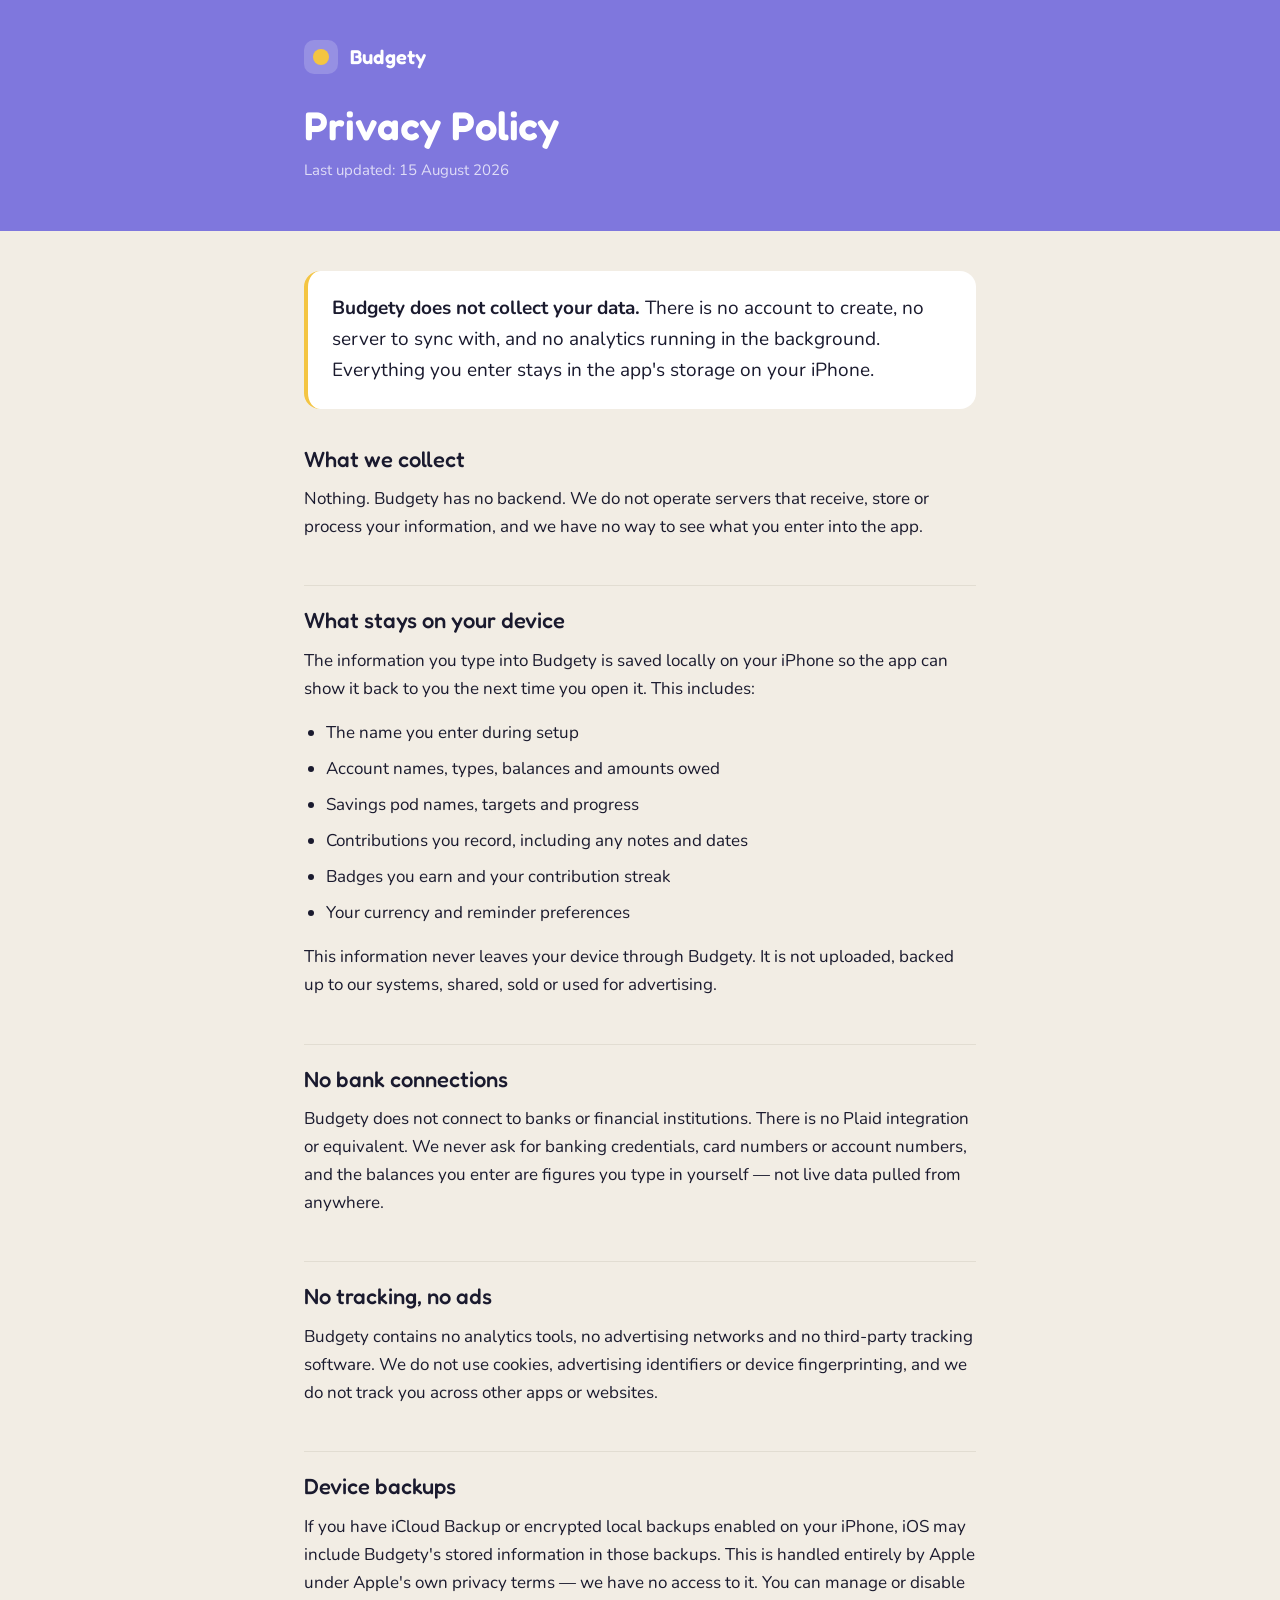
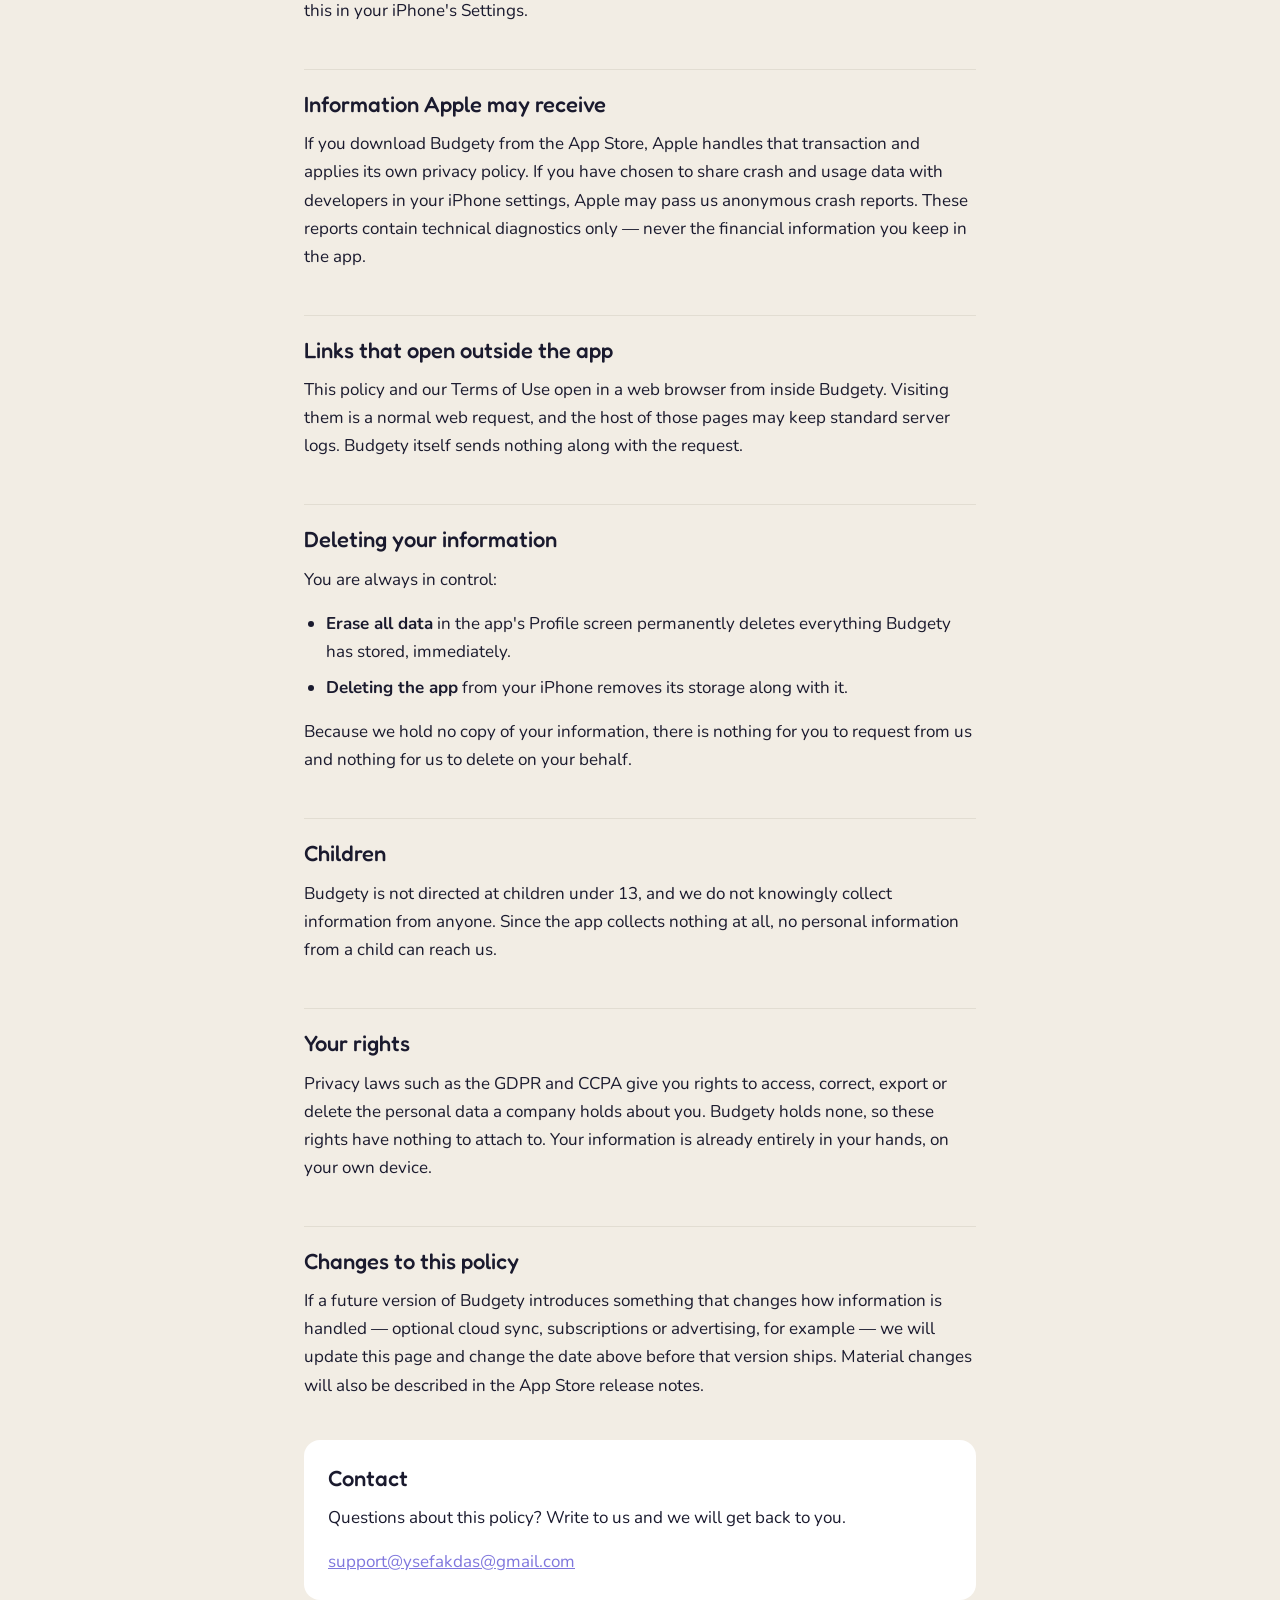
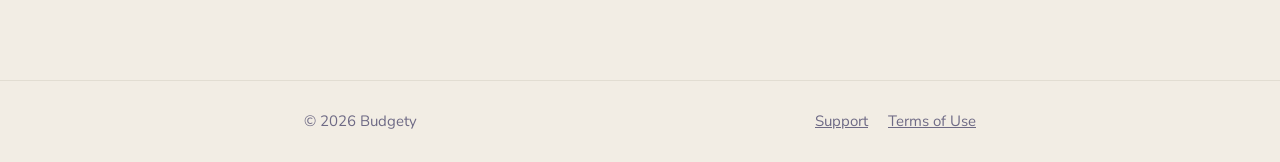
==== privacy.html @ 2adba8de "Add files via upload" ====
<!DOCTYPE html>
<html lang="en">
<head>
<meta charset="utf-8">
<meta name="viewport" content="width=device-width, initial-scale=1">
<title>Privacy Policy — Budgety</title>
<meta name="description" content="Budgety stores everything on your device. No accounts, no tracking, no data sent to us.">
<link rel="preconnect" href="https://fonts.googleapis.com">
<link rel="preconnect" href="https://fonts.gstatic.com" crossorigin>
<link href="https://fonts.googleapis.com/css2?family=Fredoka:wght@500;600&family=Nunito:wght@400;700&display=swap" rel="stylesheet">
<link rel="stylesheet" href="style.css">
</head>
<body>

<header>
  <div class="wrap">
    <div class="brand">
      <div class="coin"><span></span></div>
      <a href="index.html">Budgety</a>
    </div>
    <h1>Privacy Policy</h1>
    <!-- TODO: replace with your real launch date -->
    <p class="updated">Last updated: 15 August 2026</p>
  </div>
</header>

<div class="wrap">

  <div class="lead">
    <p><strong>Budgety does not collect your data.</strong> There is no account to create, no server to sync with, and no analytics running in the background. Everything you enter stays in the app's storage on your iPhone.</p>
  </div>

  <h2>What we collect</h2>
  <p>Nothing. Budgety has no backend. We do not operate servers that receive, store or process your information, and we have no way to see what you enter into the app.</p>

  <h2>What stays on your device</h2>
  <p>The information you type into Budgety is saved locally on your iPhone so the app can show it back to you the next time you open it. This includes:</p>
  <ul>
    <li>The name you enter during setup</li>
    <li>Account names, types, balances and amounts owed</li>
    <li>Savings pod names, targets and progress</li>
    <li>Contributions you record, including any notes and dates</li>
    <li>Badges you earn and your contribution streak</li>
    <li>Your currency and reminder preferences</li>
  </ul>
  <p>This information never leaves your device through Budgety. It is not uploaded, backed up to our systems, shared, sold or used for advertising.</p>

  <h2>No bank connections</h2>
  <p>Budgety does not connect to banks or financial institutions. There is no Plaid integration or equivalent. We never ask for banking credentials, card numbers or account numbers, and the balances you enter are figures you type in yourself — not live data pulled from anywhere.</p>

  <h2>No tracking, no ads</h2>
  <p>Budgety contains no analytics tools, no advertising networks and no third-party tracking software. We do not use cookies, advertising identifiers or device fingerprinting, and we do not track you across other apps or websites.</p>

  <h2>Device backups</h2>
  <p>If you have iCloud Backup or encrypted local backups enabled on your iPhone, iOS may include Budgety's stored information in those backups. This is handled entirely by Apple under Apple's own privacy terms — we have no access to it. You can manage or disable this in your iPhone's Settings.</p>

  <h2>Information Apple may receive</h2>
  <p>If you download Budgety from the App Store, Apple handles that transaction and applies its own privacy policy. If you have chosen to share crash and usage data with developers in your iPhone settings, Apple may pass us anonymous crash reports. These reports contain technical diagnostics only — never the financial information you keep in the app.</p>

  <h2>Links that open outside the app</h2>
  <p>This policy and our Terms of Use open in a web browser from inside Budgety. Visiting them is a normal web request, and the host of those pages may keep standard server logs. Budgety itself sends nothing along with the request.</p>

  <h2>Deleting your information</h2>
  <p>You are always in control:</p>
  <ul>
    <li><strong>Erase all data</strong> in the app's Profile screen permanently deletes everything Budgety has stored, immediately.</li>
    <li><strong>Deleting the app</strong> from your iPhone removes its storage along with it.</li>
  </ul>
  <p>Because we hold no copy of your information, there is nothing for you to request from us and nothing for us to delete on your behalf.</p>

  <h2>Children</h2>
  <p>Budgety is not directed at children under 13, and we do not knowingly collect information from anyone. Since the app collects nothing at all, no personal information from a child can reach us.</p>

  <h2>Your rights</h2>
  <p>Privacy laws such as the GDPR and CCPA give you rights to access, correct, export or delete the personal data a company holds about you. Budgety holds none, so these rights have nothing to attach to. Your information is already entirely in your hands, on your own device.</p>

  <h2>Changes to this policy</h2>
  <p>If a future version of Budgety introduces something that changes how information is handled — optional cloud sync, subscriptions or advertising, for example — we will update this page and change the date above before that version ships. Material changes will also be described in the App Store release notes.</p>

  <div class="contact">
    <h2 style="margin-top:0;border-top:none;padding-top:0;">Contact</h2>
    <p>Questions about this policy? Write to us and we will get back to you.</p>
    <!-- TODO: replace with your real support email address -->
    <p><a href="mailto:support@ysefakdas@gmail.com">support@ysefakdas@gmail.com</a></p>
  </div>

</div>

<footer>
  <div class="wrap">
    <span>© 2026 Budgety</span>
    <span class="spacer"></span>
    <a href="index.html">Support</a>
    <a href="terms.html">Terms of Use</a>
  </div>
</footer>

</body>
</html>
---- style.css ----
/* Budgety — shared styles for privacy, terms and support pages */

:root {
  --purple: #7F77DD;
  --purple-light: #EEEDFE;
  --cream: #F2EDE4;
  --dark: #1A1A2E;
  --gray: #6E6A85;
  --gold: #F4C542;
  --card: #FFFFFF;
  --line: #E2DDD2;
}

* { box-sizing: border-box; }

html { -webkit-text-size-adjust: 100%; }

body {
  margin: 0;
  background: var(--cream);
  color: var(--dark);
  font-family: 'Nunito', -apple-system, BlinkMacSystemFont, 'Segoe UI', sans-serif;
  font-size: 17px;
  line-height: 1.65;
}

.wrap {
  max-width: 720px;
  margin: 0 auto;
  padding: 0 24px 80px;
}

/* ── Masthead ─────────────────────────────────────────────── */
header {
  background: var(--purple);
  color: #fff;
  padding: 40px 0 48px;
  margin-bottom: 40px;
}

header .wrap { padding-bottom: 0; }

.brand {
  display: flex;
  align-items: center;
  gap: 12px;
  margin-bottom: 28px;
}

.coin {
  width: 34px;
  height: 34px;
  border-radius: 10px;
  background: rgba(255, 255, 255, 0.18);
  display: flex;
  align-items: center;
  justify-content: center;
}

.coin span {
  width: 16px;
  height: 16px;
  border-radius: 50%;
  background: var(--gold);
  display: block;
}

.brand a {
  font-family: 'Fredoka', sans-serif;
  font-weight: 600;
  font-size: 20px;
  color: #fff;
  text-decoration: none;
  letter-spacing: 0.2px;
}

header h1 {
  font-family: 'Fredoka', sans-serif;
  font-weight: 600;
  font-size: 40px;
  line-height: 1.15;
  margin: 0 0 10px;
}

header .updated {
  margin: 0;
  font-size: 15px;
  color: rgba(255, 255, 255, 0.75);
}

/* ── Body copy ────────────────────────────────────────────── */
h2 {
  font-family: 'Fredoka', sans-serif;
  font-weight: 500;
  font-size: 22px;
  line-height: 1.3;
  margin: 44px 0 12px;
  padding-top: 20px;
  border-top: 1px solid var(--line);
}

h2:first-of-type { border-top: none; padding-top: 0; margin-top: 0; }

p { margin: 0 0 16px; }

ul { margin: 0 0 16px; padding-left: 22px; }

li { margin-bottom: 8px; }

strong { font-weight: 700; }

a { color: var(--purple); }

.lead {
  font-size: 19px;
  background: var(--card);
  border-radius: 16px;
  padding: 22px 24px;
  margin-bottom: 36px;
  border-left: 4px solid var(--gold);
}

.lead p:last-child { margin-bottom: 0; }

.note {
  background: var(--purple-light);
  border-radius: 12px;
  padding: 16px 20px;
  font-size: 16px;
  margin: 24px 0;
}

.note p:last-child { margin-bottom: 0; }

/* ── Contact block ────────────────────────────────────────── */
.contact {
  background: var(--card);
  border-radius: 16px;
  padding: 24px;
  margin-top: 40px;
}

.contact p:last-child { margin-bottom: 0; }

/* ── Footer ───────────────────────────────────────────────── */
footer {
  border-top: 1px solid var(--line);
  padding: 28px 0;
  font-size: 15px;
  color: var(--gray);
}

footer .wrap {
  padding-bottom: 0;
  display: flex;
  flex-wrap: wrap;
  gap: 8px 20px;
  align-items: center;
}

footer a { color: var(--gray); }

footer .spacer { flex: 1; }

/* ── Support page cards ───────────────────────────────────── */
.cards {
  display: grid;
  grid-template-columns: 1fr 1fr;
  gap: 16px;
  margin: 32px 0;
}

.card {
  background: var(--card);
  border-radius: 16px;
  padding: 22px;
}

.card h3 {
  font-family: 'Fredoka', sans-serif;
  font-weight: 500;
  font-size: 18px;
  margin: 0 0 8px;
}

.card p { font-size: 16px; margin: 0; color: var(--gray); }

@media (max-width: 620px) {
  header h1 { font-size: 31px; }
  .cards { grid-template-columns: 1fr; }
  body { font-size: 16px; }
}

@media (prefers-reduced-motion: reduce) {
  * { animation: none !important; transition: none !important; }
}
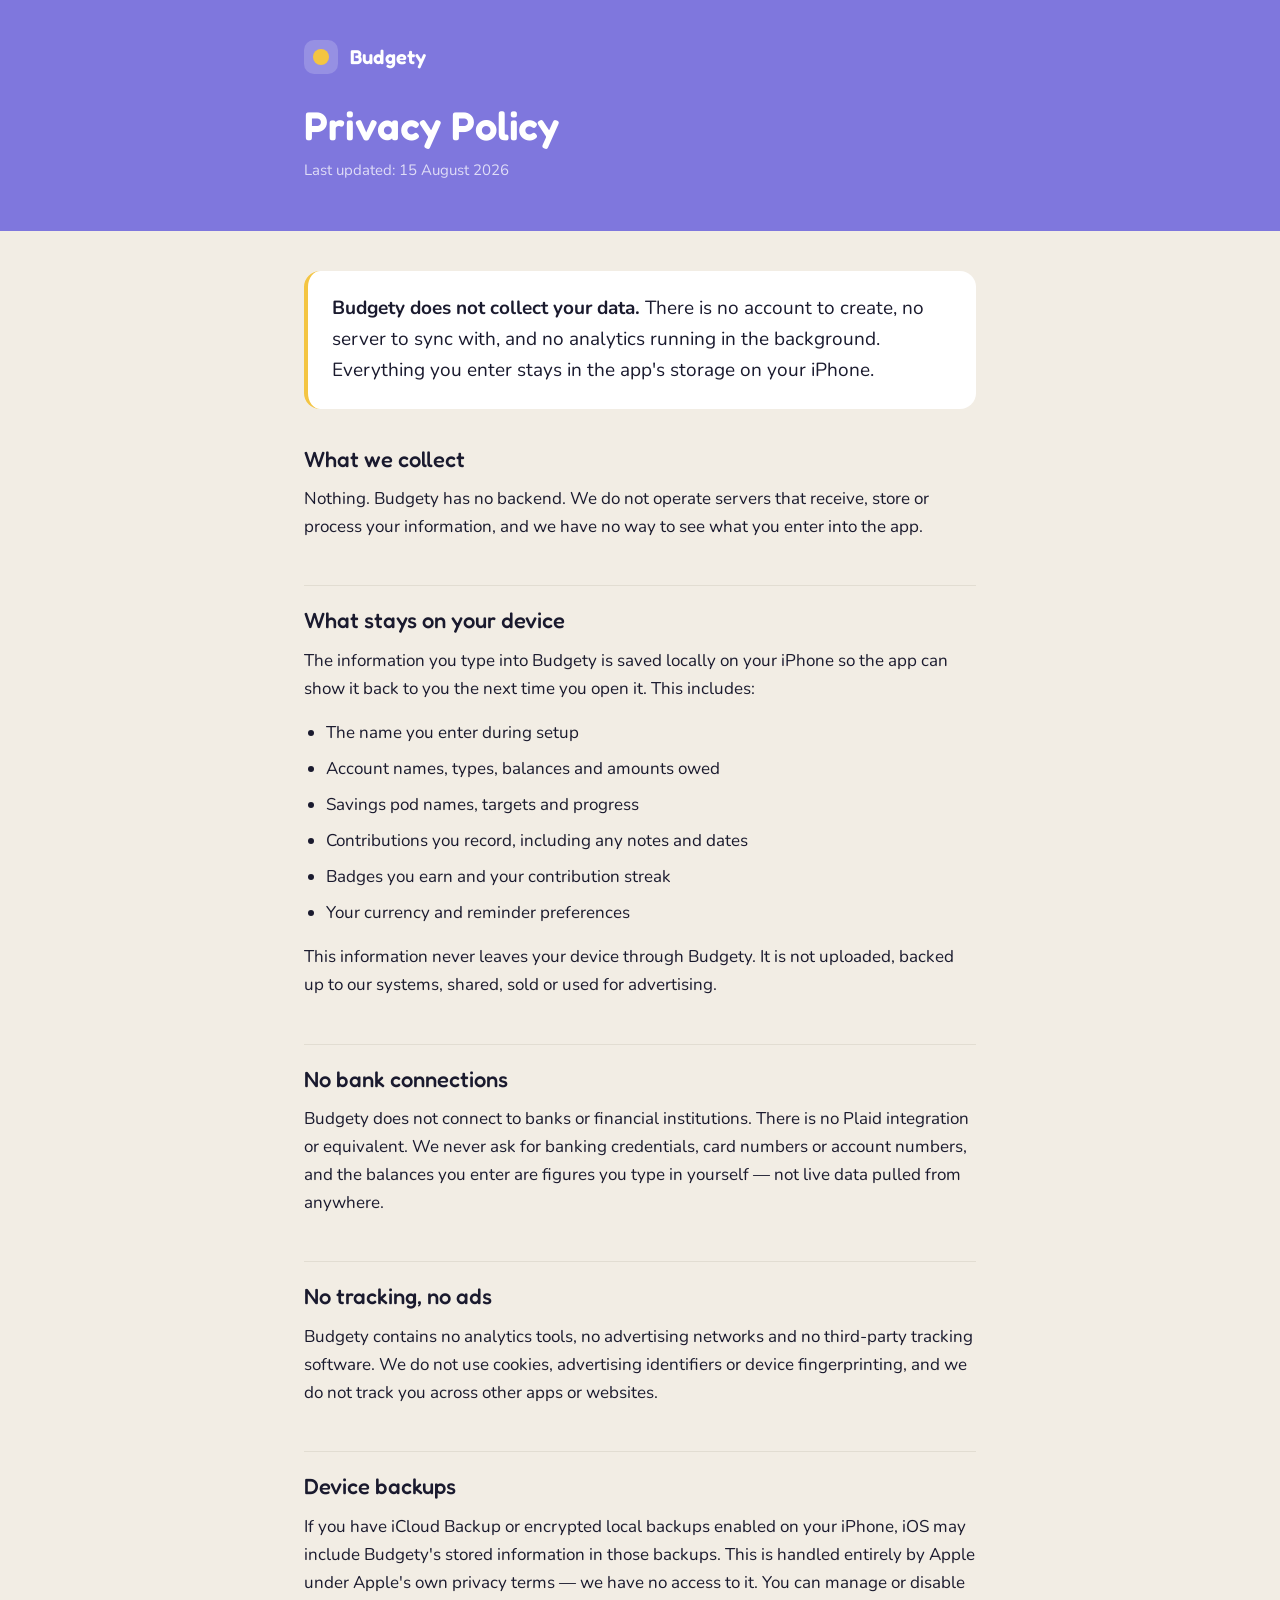
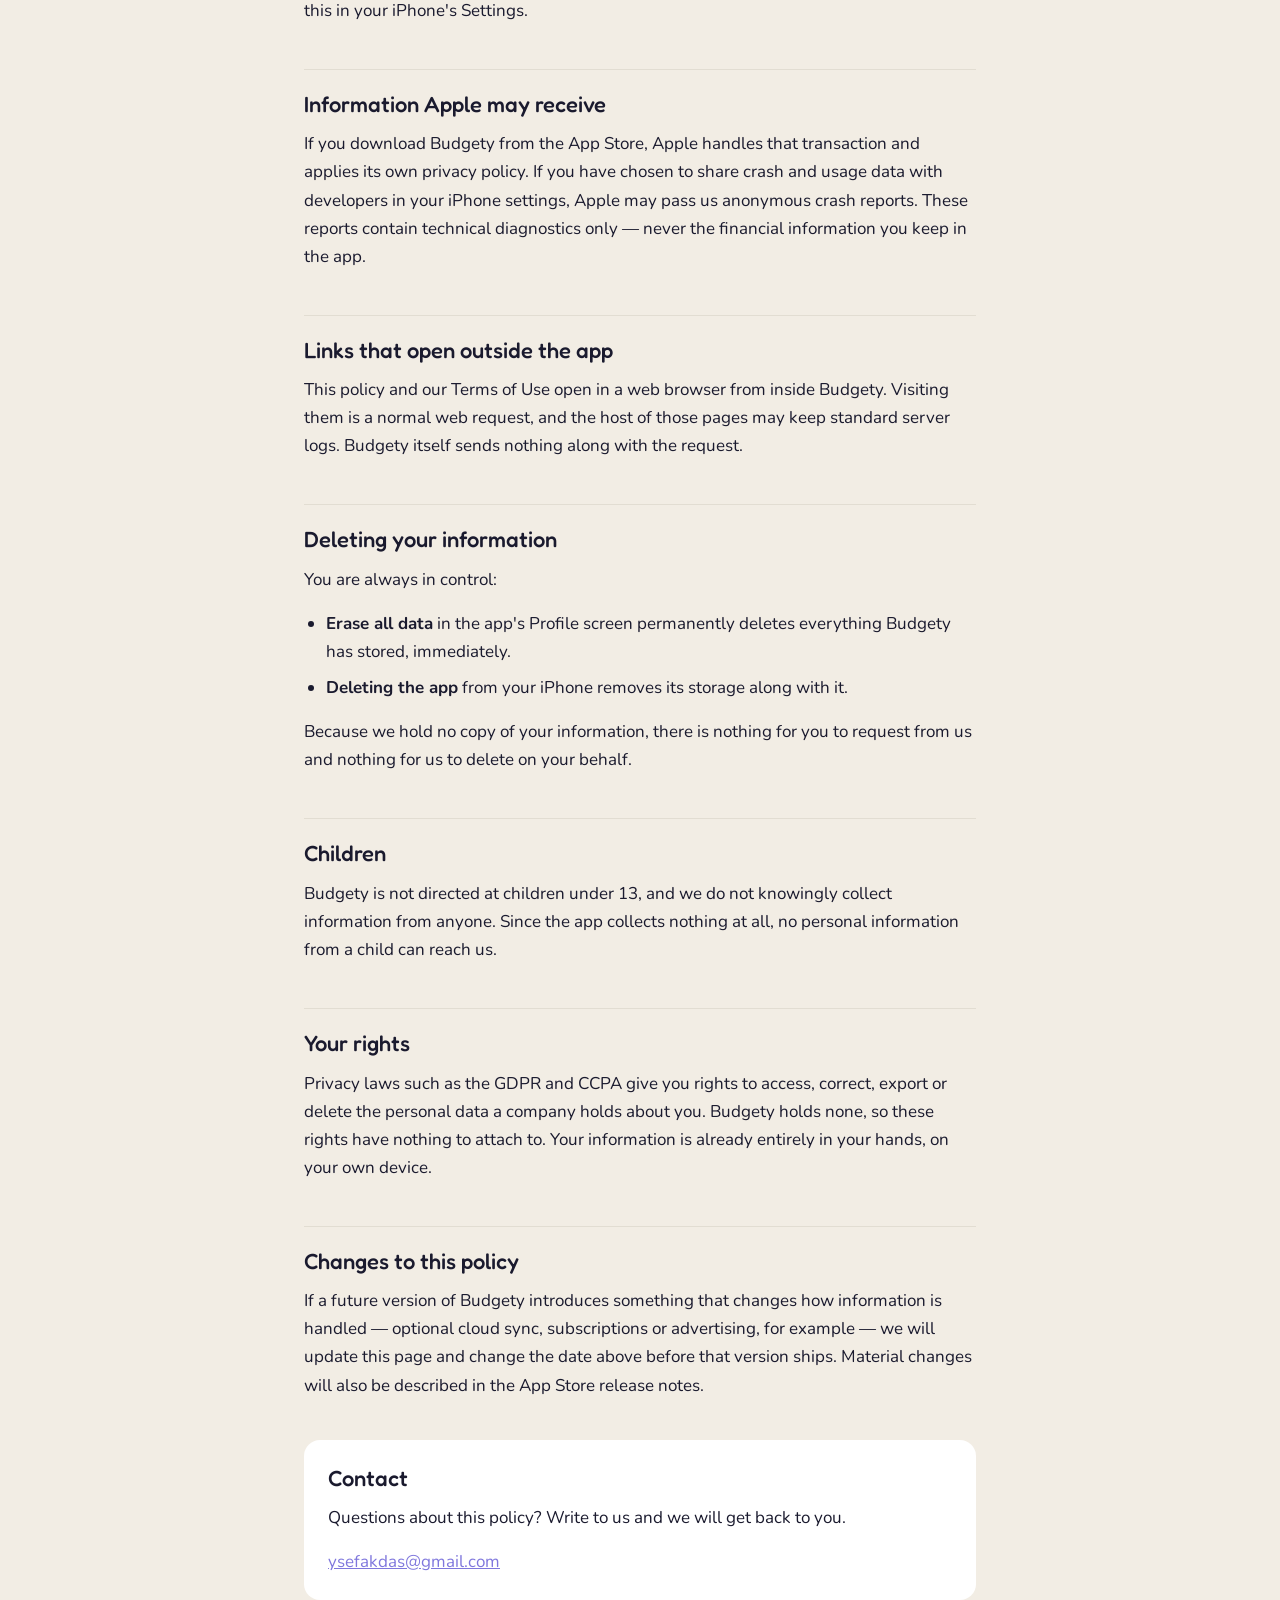
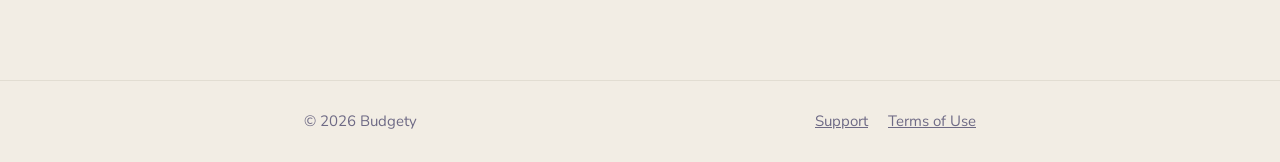
==== commit 81a5e67c: "Update privacy.html" ====
--- a/privacy.html
+++ b/privacy.html
@@ -81,7 +81,7 @@
     <h2 style="margin-top:0;border-top:none;padding-top:0;">Contact</h2>
     <p>Questions about this policy? Write to us and we will get back to you.</p>
     <!-- TODO: replace with your real support email address -->
-    <p><a href="mailto:support@ysefakdas@gmail.com">support@ysefakdas@gmail.com</a></p>
+    <p><a href="mailto:ysefakdas@gmail.com">ysefakdas@gmail.com</a></p>
   </div>
 
 </div>
